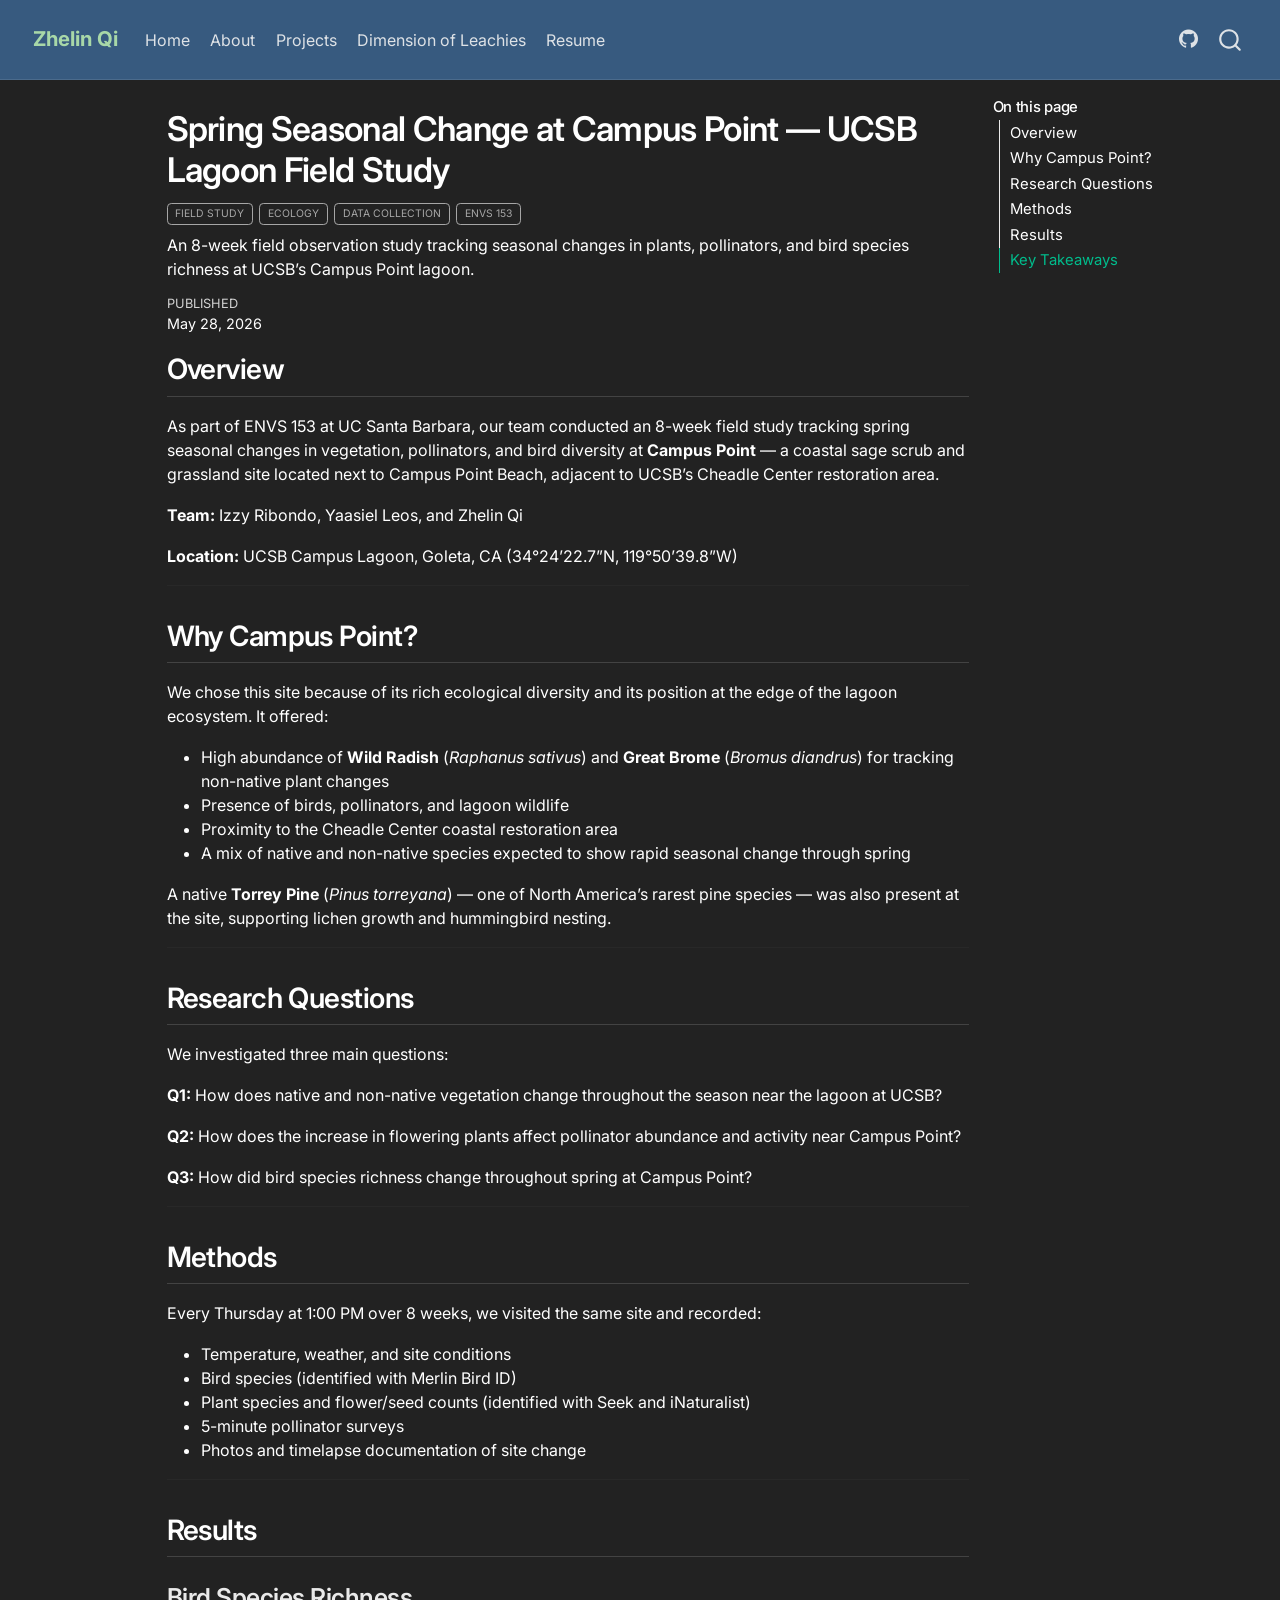
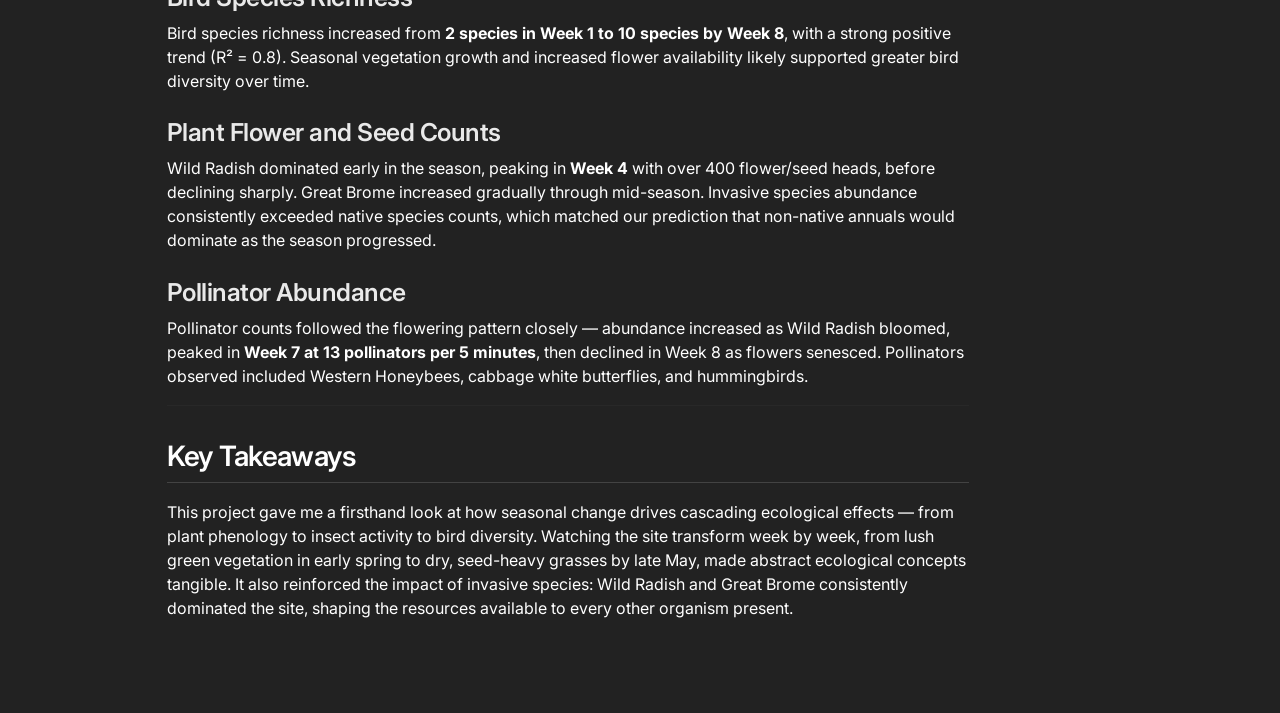
==== docs/campus-point/index.html @ 74598e8a "add campus point field study project post" ====
<!DOCTYPE html>
<html xmlns="http://www.w3.org/1999/xhtml" lang="en" xml:lang="en"><head>

<meta charset="utf-8">
<meta name="generator" content="quarto-1.8.25">

<meta name="viewport" content="width=device-width, initial-scale=1.0, user-scalable=yes">

<meta name="dcterms.date" content="2026-05-28">
<meta name="description" content="An 8-week field observation study tracking seasonal changes in plants, pollinators, and bird species richness at UCSB’s Campus Point lagoon.">

<title>Spring Seasonal Change at Campus Point — UCSB Lagoon Field Study – Zhelin Qi</title>
<style>
code{white-space: pre-wrap;}
span.smallcaps{font-variant: small-caps;}
div.columns{display: flex; gap: min(4vw, 1.5em);}
div.column{flex: auto; overflow-x: auto;}
div.hanging-indent{margin-left: 1.5em; text-indent: -1.5em;}
ul.task-list{list-style: none;}
ul.task-list li input[type="checkbox"] {
  width: 0.8em;
  margin: 0 0.8em 0.2em -1em; /* quarto-specific, see https://github.com/quarto-dev/quarto-cli/issues/4556 */ 
  vertical-align: middle;
}
</style>


<script src="../site_libs/quarto-nav/quarto-nav.js"></script>
<script src="../site_libs/quarto-nav/headroom.min.js"></script>
<script src="../site_libs/clipboard/clipboard.min.js"></script>
<script src="../site_libs/quarto-search/autocomplete.umd.js"></script>
<script src="../site_libs/quarto-search/fuse.min.js"></script>
<script src="../site_libs/quarto-search/quarto-search.js"></script>
<meta name="quarto:offset" content="../">
<script src="../site_libs/quarto-html/quarto.js" type="module"></script>
<script src="../site_libs/quarto-html/tabsets/tabsets.js" type="module"></script>
<script src="../site_libs/quarto-html/axe/axe-check.js" type="module"></script>
<script src="../site_libs/quarto-html/popper.min.js"></script>
<script src="../site_libs/quarto-html/tippy.umd.min.js"></script>
<script src="../site_libs/quarto-html/anchor.min.js"></script>
<link href="../site_libs/quarto-html/tippy.css" rel="stylesheet">
<link href="../site_libs/quarto-html/quarto-syntax-highlighting-dark-707d8167ce6003fca903bfe2be84ab7f.css" rel="stylesheet" id="quarto-text-highlighting-styles">
<script src="../site_libs/bootstrap/bootstrap.min.js"></script>
<link href="../site_libs/bootstrap/bootstrap-icons.css" rel="stylesheet">
<link href="../site_libs/bootstrap/bootstrap-0774fc528949661fb60d8774007a227f.min.css" rel="stylesheet" append-hash="true" id="quarto-bootstrap" data-mode="dark">
<script id="quarto-search-options" type="application/json">{
  "location": "navbar",
  "copy-button": false,
  "collapse-after": 3,
  "panel-placement": "end",
  "type": "overlay",
  "limit": 50,
  "keyboard-shortcut": [
    "f",
    "/",
    "s"
  ],
  "show-item-context": false,
  "language": {
    "search-no-results-text": "No results",
    "search-matching-documents-text": "matching documents",
    "search-copy-link-title": "Copy link to search",
    "search-hide-matches-text": "Hide additional matches",
    "search-more-match-text": "more match in this document",
    "search-more-matches-text": "more matches in this document",
    "search-clear-button-title": "Clear",
    "search-text-placeholder": "",
    "search-detached-cancel-button-title": "Cancel",
    "search-submit-button-title": "Submit",
    "search-label": "Search"
  }
}</script>


<link rel="stylesheet" href="../styles.css">
</head>

<body class="nav-fixed quarto-light">

<div id="quarto-search-results"></div>
  <header id="quarto-header" class="headroom fixed-top">
    <nav class="navbar navbar-expand-lg " data-bs-theme="dark">
      <div class="navbar-container container-fluid">
      <div class="navbar-brand-container mx-auto">
    <a href="../index.html" class="navbar-brand navbar-brand-logo">
    </a>
    <a class="navbar-brand" href="../index.html">
    <span class="navbar-title">Zhelin Qi</span>
    </a>
  </div>
            <div id="quarto-search" class="" title="Search"></div>
          <button class="navbar-toggler" type="button" data-bs-toggle="collapse" data-bs-target="#navbarCollapse" aria-controls="navbarCollapse" role="menu" aria-expanded="false" aria-label="Toggle navigation" onclick="if (window.quartoToggleHeadroom) { window.quartoToggleHeadroom(); }">
  <span class="navbar-toggler-icon"></span>
</button>
          <div class="collapse navbar-collapse" id="navbarCollapse">
            <ul class="navbar-nav navbar-nav-scroll me-auto">
  <li class="nav-item">
    <a class="nav-link" href="../index.html"> 
<span class="menu-text">Home</span></a>
  </li>  
  <li class="nav-item">
    <a class="nav-link" href="../about.html"> 
<span class="menu-text">About</span></a>
  </li>  
  <li class="nav-item">
    <a class="nav-link" href="../projects.html"> 
<span class="menu-text">Projects</span></a>
  </li>  
  <li class="nav-item">
    <a class="nav-link" href="../leachies.html"> 
<span class="menu-text">Dimension of Leachies</span></a>
  </li>  
  <li class="nav-item">
    <a class="nav-link" href="../resume.html"> 
<span class="menu-text">Resume</span></a>
  </li>  
</ul>
            <ul class="navbar-nav navbar-nav-scroll ms-auto">
  <li class="nav-item compact">
    <a class="nav-link" href="https://github.com/zhelin-qi"> <i class="bi bi-github" role="img">
</i> 
<span class="menu-text"></span></a>
  </li>  
</ul>
          </div> <!-- /navcollapse -->
            <div class="quarto-navbar-tools">
</div>
      </div> <!-- /container-fluid -->
    </nav>
</header>
<!-- content -->
<div id="quarto-content" class="quarto-container page-columns page-rows-contents page-layout-article page-navbar">
<!-- sidebar -->
<!-- margin-sidebar -->
    <div id="quarto-margin-sidebar" class="sidebar margin-sidebar">
        <nav id="TOC" role="doc-toc" class="toc-active">
    <h2 id="toc-title">On this page</h2>
   
  <ul>
  <li><a href="#overview" id="toc-overview" class="nav-link active" data-scroll-target="#overview">Overview</a></li>
  <li><a href="#why-campus-point" id="toc-why-campus-point" class="nav-link" data-scroll-target="#why-campus-point">Why Campus Point?</a></li>
  <li><a href="#research-questions" id="toc-research-questions" class="nav-link" data-scroll-target="#research-questions">Research Questions</a></li>
  <li><a href="#methods" id="toc-methods" class="nav-link" data-scroll-target="#methods">Methods</a></li>
  <li><a href="#results" id="toc-results" class="nav-link" data-scroll-target="#results">Results</a>
  <ul class="collapse">
  <li><a href="#bird-species-richness" id="toc-bird-species-richness" class="nav-link" data-scroll-target="#bird-species-richness">Bird Species Richness</a></li>
  <li><a href="#plant-flower-and-seed-counts" id="toc-plant-flower-and-seed-counts" class="nav-link" data-scroll-target="#plant-flower-and-seed-counts">Plant Flower and Seed Counts</a></li>
  <li><a href="#pollinator-abundance" id="toc-pollinator-abundance" class="nav-link" data-scroll-target="#pollinator-abundance">Pollinator Abundance</a></li>
  </ul></li>
  <li><a href="#key-takeaways" id="toc-key-takeaways" class="nav-link" data-scroll-target="#key-takeaways">Key Takeaways</a></li>
  </ul>
</nav>
    </div>
<!-- main -->
<main class="content" id="quarto-document-content">

<header id="title-block-header" class="quarto-title-block default">
<div class="quarto-title">
<h1 class="title">Spring Seasonal Change at Campus Point — UCSB Lagoon Field Study</h1>
  <div class="quarto-categories">
    <div class="quarto-category">field study</div>
    <div class="quarto-category">ecology</div>
    <div class="quarto-category">data collection</div>
    <div class="quarto-category">ENVS 153</div>
  </div>
  </div>

<div>
  <div class="description">
    An 8-week field observation study tracking seasonal changes in plants, pollinators, and bird species richness at UCSB’s Campus Point lagoon.
  </div>
</div>


<div class="quarto-title-meta">

    
    <div>
    <div class="quarto-title-meta-heading">Published</div>
    <div class="quarto-title-meta-contents">
      <p class="date">May 28, 2026</p>
    </div>
  </div>
  
    
  </div>
  


</header>


<section id="overview" class="level2">
<h2 class="anchored" data-anchor-id="overview">Overview</h2>
<p>As part of ENVS 153 at UC Santa Barbara, our team conducted an 8-week field study tracking spring seasonal changes in vegetation, pollinators, and bird diversity at <strong>Campus Point</strong> — a coastal sage scrub and grassland site located next to Campus Point Beach, adjacent to UCSB’s Cheadle Center restoration area.</p>
<p><strong>Team:</strong> Izzy Ribondo, Yaasiel Leos, and Zhelin Qi</p>
<p><strong>Location:</strong> UCSB Campus Lagoon, Goleta, CA (34°24’22.7”N, 119°50’39.8”W)</p>
<hr>
</section>
<section id="why-campus-point" class="level2">
<h2 class="anchored" data-anchor-id="why-campus-point">Why Campus Point?</h2>
<p>We chose this site because of its rich ecological diversity and its position at the edge of the lagoon ecosystem. It offered:</p>
<ul>
<li>High abundance of <strong>Wild Radish</strong> (<em>Raphanus sativus</em>) and <strong>Great Brome</strong> (<em>Bromus diandrus</em>) for tracking non-native plant changes</li>
<li>Presence of birds, pollinators, and lagoon wildlife</li>
<li>Proximity to the Cheadle Center coastal restoration area</li>
<li>A mix of native and non-native species expected to show rapid seasonal change through spring</li>
</ul>
<p>A native <strong>Torrey Pine</strong> (<em>Pinus torreyana</em>) — one of North America’s rarest pine species — was also present at the site, supporting lichen growth and hummingbird nesting.</p>
<hr>
</section>
<section id="research-questions" class="level2">
<h2 class="anchored" data-anchor-id="research-questions">Research Questions</h2>
<p>We investigated three main questions:</p>
<p><strong>Q1:</strong> How does native and non-native vegetation change throughout the season near the lagoon at UCSB?</p>
<p><strong>Q2:</strong> How does the increase in flowering plants affect pollinator abundance and activity near Campus Point?</p>
<p><strong>Q3:</strong> How did bird species richness change throughout spring at Campus Point?</p>
<hr>
</section>
<section id="methods" class="level2">
<h2 class="anchored" data-anchor-id="methods">Methods</h2>
<p>Every Thursday at 1:00 PM over 8 weeks, we visited the same site and recorded:</p>
<ul>
<li>Temperature, weather, and site conditions</li>
<li>Bird species (identified with Merlin Bird ID)</li>
<li>Plant species and flower/seed counts (identified with Seek and iNaturalist)</li>
<li>5-minute pollinator surveys</li>
<li>Photos and timelapse documentation of site change</li>
</ul>
<hr>
</section>
<section id="results" class="level2">
<h2 class="anchored" data-anchor-id="results">Results</h2>
<section id="bird-species-richness" class="level3">
<h3 class="anchored" data-anchor-id="bird-species-richness">Bird Species Richness</h3>
<p>Bird species richness increased from <strong>2 species in Week 1 to 10 species by Week 8</strong>, with a strong positive trend (R² = 0.8). Seasonal vegetation growth and increased flower availability likely supported greater bird diversity over time.</p>
</section>
<section id="plant-flower-and-seed-counts" class="level3">
<h3 class="anchored" data-anchor-id="plant-flower-and-seed-counts">Plant Flower and Seed Counts</h3>
<p>Wild Radish dominated early in the season, peaking in <strong>Week 4</strong> with over 400 flower/seed heads, before declining sharply. Great Brome increased gradually through mid-season. Invasive species abundance consistently exceeded native species counts, which matched our prediction that non-native annuals would dominate as the season progressed.</p>
</section>
<section id="pollinator-abundance" class="level3">
<h3 class="anchored" data-anchor-id="pollinator-abundance">Pollinator Abundance</h3>
<p>Pollinator counts followed the flowering pattern closely — abundance increased as Wild Radish bloomed, peaked in <strong>Week 7 at 13 pollinators per 5 minutes</strong>, then declined in Week 8 as flowers senesced. Pollinators observed included Western Honeybees, cabbage white butterflies, and hummingbirds.</p>
<hr>
</section>
</section>
<section id="key-takeaways" class="level2">
<h2 class="anchored" data-anchor-id="key-takeaways">Key Takeaways</h2>
<p>This project gave me a firsthand look at how seasonal change drives cascading ecological effects — from plant phenology to insect activity to bird diversity. Watching the site transform week by week, from lush green vegetation in early spring to dry, seed-heavy grasses by late May, made abstract ecological concepts tangible. It also reinforced the impact of invasive species: Wild Radish and Great Brome consistently dominated the site, shaping the resources available to every other organism present.</p>


</section>

</main> <!-- /main -->
<script id="quarto-html-after-body" type="application/javascript">
  window.document.addEventListener("DOMContentLoaded", function (event) {
    const icon = "";
    const anchorJS = new window.AnchorJS();
    anchorJS.options = {
      placement: 'right',
      icon: icon
    };
    anchorJS.add('.anchored');
    const isCodeAnnotation = (el) => {
      for (const clz of el.classList) {
        if (clz.startsWith('code-annotation-')) {                     
          return true;
        }
      }
      return false;
    }
    const onCopySuccess = function(e) {
      // button target
      const button = e.trigger;
      // don't keep focus
      button.blur();
      // flash "checked"
      button.classList.add('code-copy-button-checked');
      var currentTitle = button.getAttribute("title");
      button.setAttribute("title", "Copied!");
      let tooltip;
      if (window.bootstrap) {
        button.setAttribute("data-bs-toggle", "tooltip");
        button.setAttribute("data-bs-placement", "left");
        button.setAttribute("data-bs-title", "Copied!");
        tooltip = new bootstrap.Tooltip(button, 
          { trigger: "manual", 
            customClass: "code-copy-button-tooltip",
            offset: [0, -8]});
        tooltip.show();    
      }
      setTimeout(function() {
        if (tooltip) {
          tooltip.hide();
          button.removeAttribute("data-bs-title");
          button.removeAttribute("data-bs-toggle");
          button.removeAttribute("data-bs-placement");
        }
        button.setAttribute("title", currentTitle);
        button.classList.remove('code-copy-button-checked');
      }, 1000);
      // clear code selection
      e.clearSelection();
    }
    const getTextToCopy = function(trigger) {
      const outerScaffold = trigger.parentElement.cloneNode(true);
      const codeEl = outerScaffold.querySelector('code');
      for (const childEl of codeEl.children) {
        if (isCodeAnnotation(childEl)) {
          childEl.remove();
        }
      }
      return codeEl.innerText;
    }
    const clipboard = new window.ClipboardJS('.code-copy-button:not([data-in-quarto-modal])', {
      text: getTextToCopy
    });
    clipboard.on('success', onCopySuccess);
    if (window.document.getElementById('quarto-embedded-source-code-modal')) {
      const clipboardModal = new window.ClipboardJS('.code-copy-button[data-in-quarto-modal]', {
        text: getTextToCopy,
        container: window.document.getElementById('quarto-embedded-source-code-modal')
      });
      clipboardModal.on('success', onCopySuccess);
    }
      var localhostRegex = new RegExp(/^(?:http|https):\/\/localhost\:?[0-9]*\//);
      var mailtoRegex = new RegExp(/^mailto:/);
        var filterRegex = new RegExp('/' + window.location.host + '/');
      var isInternal = (href) => {
          return filterRegex.test(href) || localhostRegex.test(href) || mailtoRegex.test(href);
      }
      // Inspect non-navigation links and adorn them if external
     var links = window.document.querySelectorAll('a[href]:not(.nav-link):not(.navbar-brand):not(.toc-action):not(.sidebar-link):not(.sidebar-item-toggle):not(.pagination-link):not(.no-external):not([aria-hidden]):not(.dropdown-item):not(.quarto-navigation-tool):not(.about-link)');
      for (var i=0; i<links.length; i++) {
        const link = links[i];
        if (!isInternal(link.href)) {
          // undo the damage that might have been done by quarto-nav.js in the case of
          // links that we want to consider external
          if (link.dataset.originalHref !== undefined) {
            link.href = link.dataset.originalHref;
          }
        }
      }
    function tippyHover(el, contentFn, onTriggerFn, onUntriggerFn) {
      const config = {
        allowHTML: true,
        maxWidth: 500,
        delay: 100,
        arrow: false,
        appendTo: function(el) {
            return el.parentElement;
        },
        interactive: true,
        interactiveBorder: 10,
        theme: 'quarto',
        placement: 'bottom-start',
      };
      if (contentFn) {
        config.content = contentFn;
      }
      if (onTriggerFn) {
        config.onTrigger = onTriggerFn;
      }
      if (onUntriggerFn) {
        config.onUntrigger = onUntriggerFn;
      }
      window.tippy(el, config); 
    }
    const noterefs = window.document.querySelectorAll('a[role="doc-noteref"]');
    for (var i=0; i<noterefs.length; i++) {
      const ref = noterefs[i];
      tippyHover(ref, function() {
        // use id or data attribute instead here
        let href = ref.getAttribute('data-footnote-href') || ref.getAttribute('href');
        try { href = new URL(href).hash; } catch {}
        const id = href.replace(/^#\/?/, "");
        const note = window.document.getElementById(id);
        if (note) {
          return note.innerHTML;
        } else {
          return "";
        }
      });
    }
    const xrefs = window.document.querySelectorAll('a.quarto-xref');
    const processXRef = (id, note) => {
      // Strip column container classes
      const stripColumnClz = (el) => {
        el.classList.remove("page-full", "page-columns");
        if (el.children) {
          for (const child of el.children) {
            stripColumnClz(child);
          }
        }
      }
      stripColumnClz(note)
      if (id === null || id.startsWith('sec-')) {
        // Special case sections, only their first couple elements
        const container = document.createElement("div");
        if (note.children && note.children.length > 2) {
          container.appendChild(note.children[0].cloneNode(true));
          for (let i = 1; i < note.children.length; i++) {
            const child = note.children[i];
            if (child.tagName === "P" && child.innerText === "") {
              continue;
            } else {
              container.appendChild(child.cloneNode(true));
              break;
            }
          }
          if (window.Quarto?.typesetMath) {
            window.Quarto.typesetMath(container);
          }
          return container.innerHTML
        } else {
          if (window.Quarto?.typesetMath) {
            window.Quarto.typesetMath(note);
          }
          return note.innerHTML;
        }
      } else {
        // Remove any anchor links if they are present
        const anchorLink = note.querySelector('a.anchorjs-link');
        if (anchorLink) {
          anchorLink.remove();
        }
        if (window.Quarto?.typesetMath) {
          window.Quarto.typesetMath(note);
        }
        if (note.classList.contains("callout")) {
          return note.outerHTML;
        } else {
          return note.innerHTML;
        }
      }
    }
    for (var i=0; i<xrefs.length; i++) {
      const xref = xrefs[i];
      tippyHover(xref, undefined, function(instance) {
        instance.disable();
        let url = xref.getAttribute('href');
        let hash = undefined; 
        if (url.startsWith('#')) {
          hash = url;
        } else {
          try { hash = new URL(url).hash; } catch {}
        }
        if (hash) {
          const id = hash.replace(/^#\/?/, "");
          const note = window.document.getElementById(id);
          if (note !== null) {
            try {
              const html = processXRef(id, note.cloneNode(true));
              instance.setContent(html);
            } finally {
              instance.enable();
              instance.show();
            }
          } else {
            // See if we can fetch this
            fetch(url.split('#')[0])
            .then(res => res.text())
            .then(html => {
              const parser = new DOMParser();
              const htmlDoc = parser.parseFromString(html, "text/html");
              const note = htmlDoc.getElementById(id);
              if (note !== null) {
                const html = processXRef(id, note);
                instance.setContent(html);
              } 
            }).finally(() => {
              instance.enable();
              instance.show();
            });
          }
        } else {
          // See if we can fetch a full url (with no hash to target)
          // This is a special case and we should probably do some content thinning / targeting
          fetch(url)
          .then(res => res.text())
          .then(html => {
            const parser = new DOMParser();
            const htmlDoc = parser.parseFromString(html, "text/html");
            const note = htmlDoc.querySelector('main.content');
            if (note !== null) {
              // This should only happen for chapter cross references
              // (since there is no id in the URL)
              // remove the first header
              if (note.children.length > 0 && note.children[0].tagName === "HEADER") {
                note.children[0].remove();
              }
              const html = processXRef(null, note);
              instance.setContent(html);
            } 
          }).finally(() => {
            instance.enable();
            instance.show();
          });
        }
      }, function(instance) {
      });
    }
        let selectedAnnoteEl;
        const selectorForAnnotation = ( cell, annotation) => {
          let cellAttr = 'data-code-cell="' + cell + '"';
          let lineAttr = 'data-code-annotation="' +  annotation + '"';
          const selector = 'span[' + cellAttr + '][' + lineAttr + ']';
          return selector;
        }
        const selectCodeLines = (annoteEl) => {
          const doc = window.document;
          const targetCell = annoteEl.getAttribute("data-target-cell");
          const targetAnnotation = annoteEl.getAttribute("data-target-annotation");
          const annoteSpan = window.document.querySelector(selectorForAnnotation(targetCell, targetAnnotation));
          const lines = annoteSpan.getAttribute("data-code-lines").split(",");
          const lineIds = lines.map((line) => {
            return targetCell + "-" + line;
          })
          let top = null;
          let height = null;
          let parent = null;
          if (lineIds.length > 0) {
              //compute the position of the single el (top and bottom and make a div)
              const el = window.document.getElementById(lineIds[0]);
              top = el.offsetTop;
              height = el.offsetHeight;
              parent = el.parentElement.parentElement;
            if (lineIds.length > 1) {
              const lastEl = window.document.getElementById(lineIds[lineIds.length - 1]);
              const bottom = lastEl.offsetTop + lastEl.offsetHeight;
              height = bottom - top;
            }
            if (top !== null && height !== null && parent !== null) {
              // cook up a div (if necessary) and position it 
              let div = window.document.getElementById("code-annotation-line-highlight");
              if (div === null) {
                div = window.document.createElement("div");
                div.setAttribute("id", "code-annotation-line-highlight");
                div.style.position = 'absolute';
                parent.appendChild(div);
              }
              div.style.top = top - 2 + "px";
              div.style.height = height + 4 + "px";
              div.style.left = 0;
              let gutterDiv = window.document.getElementById("code-annotation-line-highlight-gutter");
              if (gutterDiv === null) {
                gutterDiv = window.document.createElement("div");
                gutterDiv.setAttribute("id", "code-annotation-line-highlight-gutter");
                gutterDiv.style.position = 'absolute';
                const codeCell = window.document.getElementById(targetCell);
                const gutter = codeCell.querySelector('.code-annotation-gutter');
                gutter.appendChild(gutterDiv);
              }
              gutterDiv.style.top = top - 2 + "px";
              gutterDiv.style.height = height + 4 + "px";
            }
            selectedAnnoteEl = annoteEl;
          }
        };
        const unselectCodeLines = () => {
          const elementsIds = ["code-annotation-line-highlight", "code-annotation-line-highlight-gutter"];
          elementsIds.forEach((elId) => {
            const div = window.document.getElementById(elId);
            if (div) {
              div.remove();
            }
          });
          selectedAnnoteEl = undefined;
        };
          // Handle positioning of the toggle
      window.addEventListener(
        "resize",
        throttle(() => {
          elRect = undefined;
          if (selectedAnnoteEl) {
            selectCodeLines(selectedAnnoteEl);
          }
        }, 10)
      );
      function throttle(fn, ms) {
      let throttle = false;
      let timer;
        return (...args) => {
          if(!throttle) { // first call gets through
              fn.apply(this, args);
              throttle = true;
          } else { // all the others get throttled
              if(timer) clearTimeout(timer); // cancel #2
              timer = setTimeout(() => {
                fn.apply(this, args);
                timer = throttle = false;
              }, ms);
          }
        };
      }
        // Attach click handler to the DT
        const annoteDls = window.document.querySelectorAll('dt[data-target-cell]');
        for (const annoteDlNode of annoteDls) {
          annoteDlNode.addEventListener('click', (event) => {
            const clickedEl = event.target;
            if (clickedEl !== selectedAnnoteEl) {
              unselectCodeLines();
              const activeEl = window.document.querySelector('dt[data-target-cell].code-annotation-active');
              if (activeEl) {
                activeEl.classList.remove('code-annotation-active');
              }
              selectCodeLines(clickedEl);
              clickedEl.classList.add('code-annotation-active');
            } else {
              // Unselect the line
              unselectCodeLines();
              clickedEl.classList.remove('code-annotation-active');
            }
          });
        }
    const findCites = (el) => {
      const parentEl = el.parentElement;
      if (parentEl) {
        const cites = parentEl.dataset.cites;
        if (cites) {
          return {
            el,
            cites: cites.split(' ')
          };
        } else {
          return findCites(el.parentElement)
        }
      } else {
        return undefined;
      }
    };
    var bibliorefs = window.document.querySelectorAll('a[role="doc-biblioref"]');
    for (var i=0; i<bibliorefs.length; i++) {
      const ref = bibliorefs[i];
      const citeInfo = findCites(ref);
      if (citeInfo) {
        tippyHover(citeInfo.el, function() {
          var popup = window.document.createElement('div');
          citeInfo.cites.forEach(function(cite) {
            var citeDiv = window.document.createElement('div');
            citeDiv.classList.add('hanging-indent');
            citeDiv.classList.add('csl-entry');
            var biblioDiv = window.document.getElementById('ref-' + cite);
            if (biblioDiv) {
              citeDiv.innerHTML = biblioDiv.innerHTML;
            }
            popup.appendChild(citeDiv);
          });
          return popup.innerHTML;
        });
      }
    }
  });
  </script>
</div> <!-- /content -->




</body></html>
---- docs/site_libs/quarto-html/tippy.css ----
.tippy-box[data-animation=fade][data-state=hidden]{opacity:0}[data-tippy-root]{max-width:calc(100vw - 10px)}.tippy-box{position:relative;background-color:#333;color:#fff;border-radius:4px;font-size:14px;line-height:1.4;white-space:normal;outline:0;transition-property:transform,visibility,opacity}.tippy-box[data-placement^=top]>.tippy-arrow{bottom:0}.tippy-box[data-placement^=top]>.tippy-arrow:before{bottom:-7px;left:0;border-width:8px 8px 0;border-top-color:initial;transform-origin:center top}.tippy-box[data-placement^=bottom]>.tippy-arrow{top:0}.tippy-box[data-placement^=bottom]>.tippy-arrow:before{top:-7px;left:0;border-width:0 8px 8px;border-bottom-color:initial;transform-origin:center bottom}.tippy-box[data-placement^=left]>.tippy-arrow{right:0}.tippy-box[data-placement^=left]>.tippy-arrow:before{border-width:8px 0 8px 8px;border-left-color:initial;right:-7px;transform-origin:center left}.tippy-box[data-placement^=right]>.tippy-arrow{left:0}.tippy-box[data-placement^=right]>.tippy-arrow:before{left:-7px;border-width:8px 8px 8px 0;border-right-color:initial;transform-origin:center right}.tippy-box[data-inertia][data-state=visible]{transition-timing-function:cubic-bezier(.54,1.5,.38,1.11)}.tippy-arrow{width:16px;height:16px;color:#333}.tippy-arrow:before{content:"";position:absolute;border-color:transparent;border-style:solid}.tippy-content{position:relative;padding:5px 9px;z-index:1}
---- docs/site_libs/quarto-html/quarto-syntax-highlighting-dark-707d8167ce6003fca903bfe2be84ab7f.css ----
/* quarto syntax highlight colors */
:root {
  --quarto-hl-al-color: #f07178;
  --quarto-hl-an-color: #d4d0ab;
  --quarto-hl-at-color: #00e0e0;
  --quarto-hl-bn-color: #d4d0ab;
  --quarto-hl-bu-color: #abe338;
  --quarto-hl-ch-color: #abe338;
  --quarto-hl-co-color: #f8f8f2;
  --quarto-hl-cv-color: #ffd700;
  --quarto-hl-cn-color: #ffd700;
  --quarto-hl-cf-color: #ffa07a;
  --quarto-hl-dt-color: #ffa07a;
  --quarto-hl-dv-color: #d4d0ab;
  --quarto-hl-do-color: #f8f8f2;
  --quarto-hl-er-color: #f07178;
  --quarto-hl-ex-color: #00e0e0;
  --quarto-hl-fl-color: #d4d0ab;
  --quarto-hl-fu-color: #ffa07a;
  --quarto-hl-im-color: #abe338;
  --quarto-hl-in-color: #d4d0ab;
  --quarto-hl-kw-color: #ffa07a;
  --quarto-hl-op-color: #ffa07a;
  --quarto-hl-ot-color: #00e0e0;
  --quarto-hl-pp-color: #dcc6e0;
  --quarto-hl-re-color: #00e0e0;
  --quarto-hl-sc-color: #abe338;
  --quarto-hl-ss-color: #abe338;
  --quarto-hl-st-color: #abe338;
  --quarto-hl-va-color: #00e0e0;
  --quarto-hl-vs-color: #abe338;
  --quarto-hl-wa-color: #dcc6e0;
}

/* other quarto variables */
:root {
  --quarto-font-monospace: SFMono-Regular, Menlo, Monaco, Consolas, "Liberation Mono", "Courier New", monospace;
}

/* syntax highlight based on Pandoc's rules */
pre > code.sourceCode > span {
  color: #f8f8f2;
}

code.sourceCode > span {
  color: #f8f8f2;
}

div.sourceCode,
div.sourceCode pre.sourceCode {
  color: #f8f8f2;
}

/* Normal */
code span {
  color: #f8f8f2;
}

/* Alert */
code span.al {
  color: #f07178;
}

/* Annotation */
code span.an {
  color: #d4d0ab;
}

/* Attribute */
code span.at {
  color: #00e0e0;
}

/* BaseN */
code span.bn {
  color: #d4d0ab;
}

/* BuiltIn */
code span.bu {
  color: #abe338;
}

/* ControlFlow */
code span.cf {
  font-weight: bold;
  color: #ffa07a;
}

/* Char */
code span.ch {
  color: #abe338;
}

/* Constant */
code span.cn {
  color: #ffd700;
}

/* Comment */
code span.co {
  font-style: italic;
  color: #f8f8f2;
}

/* CommentVar */
code span.cv {
  color: #ffd700;
}

/* Documentation */
code span.do {
  color: #f8f8f2;
}

/* DataType */
code span.dt {
  color: #ffa07a;
}

/* DecVal */
code span.dv {
  color: #d4d0ab;
}

/* Error */
code span.er {
  color: #f07178;
  text-decoration: underline;
}

/* Extension */
code span.ex {
  font-weight: bold;
  color: #00e0e0;
}

/* Float */
code span.fl {
  color: #d4d0ab;
}

/* Function */
code span.fu {
  color: #ffa07a;
}

/* Import */
code span.im {
  color: #abe338;
}

/* Information */
code span.in {
  color: #d4d0ab;
}

/* Keyword */
code span.kw {
  font-weight: bold;
  color: #ffa07a;
}

/* Operator */
code span.op {
  color: #ffa07a;
}

/* Other */
code span.ot {
  color: #00e0e0;
}

/* Preprocessor */
code span.pp {
  color: #dcc6e0;
}

/* RegionMarker */
code span.re {
  background-color: #f8f8f2;
  color: #00e0e0;
}

/* SpecialChar */
code span.sc {
  color: #abe338;
}

/* SpecialString */
code span.ss {
  color: #abe338;
}

/* String */
code span.st {
  color: #abe338;
}

/* Variable */
code span.va {
  color: #00e0e0;
}

/* VerbatimString */
code span.vs {
  color: #abe338;
}

/* Warning */
code span.wa {
  color: #dcc6e0;
}

.prevent-inlining {
  content: "</";
}

/*# sourceMappingURL=f5ab3bb6f5ded8da9f12dd3a91d3da26.css.map */
---- docs/styles.css ----
/* Custom styles for Zhelin Qi's website */

/* Font import */
@import url('https://fonts.googleapis.com/css2?family=Inter:wght@300;400;600;700&family=Merriweather:wght@300;400&display=swap');

/* Body and base */
body {
  font-family: 'Inter', sans-serif;
  font-size: 16px;
}

/* Headings */
h1, h2, h3 {
  font-family: 'Inter', sans-serif;
  font-weight: 600;
  letter-spacing: -0.02em;
}

/* Navbar */
.navbar {
  border-bottom: 1px solid rgba(255, 255, 255, 0.1);
}

.navbar-brand {
  font-weight: 700;
  font-size: 1.2rem;
  color: #a8d8a8 !important;
}

/* Accent color - soft green */
a {
  color: #a8d8a8;
}

a:hover {
  color: #c8e8c8;
}

/* Landing page hero */
.hero-section {
  padding: 4rem 0 2rem 0;
  text-align: center;
}

.hero-section h1 {
  font-size: 3rem;
  font-weight: 700;
  color: #a8d8a8;
  margin-bottom: 0.5rem;
}

.hero-section p {
  font-size: 1.1rem;
  opacity: 0.8;
}

/* Profile photo */
.profile-photo {
  border-radius: 50%;
  width: 180px;
  height: 180px;
  object-fit: cover;
  border: 3px solid #a8d8a8;
  margin-bottom: 1.5rem;
}

/* Cards */
.card {
  background-color: rgba(255, 255, 255, 0.05);
  border: 1px solid rgba(255, 255, 255, 0.1);
  border-radius: 8px;
  padding: 1.5rem;
  margin-bottom: 1rem;
}

/* Section dividers */
hr {
  border-color: rgba(255, 255, 255, 0.1);
}

/* Code blocks */
pre {
  background-color: rgba(0, 0, 0, 0.3);
  border-radius: 6px;
}

/* Footer */
.nav-footer {
  border-top: 1px solid rgba(255, 255, 255, 0.1);
  opacity: 0.6;
  font-size: 0.85rem;
}
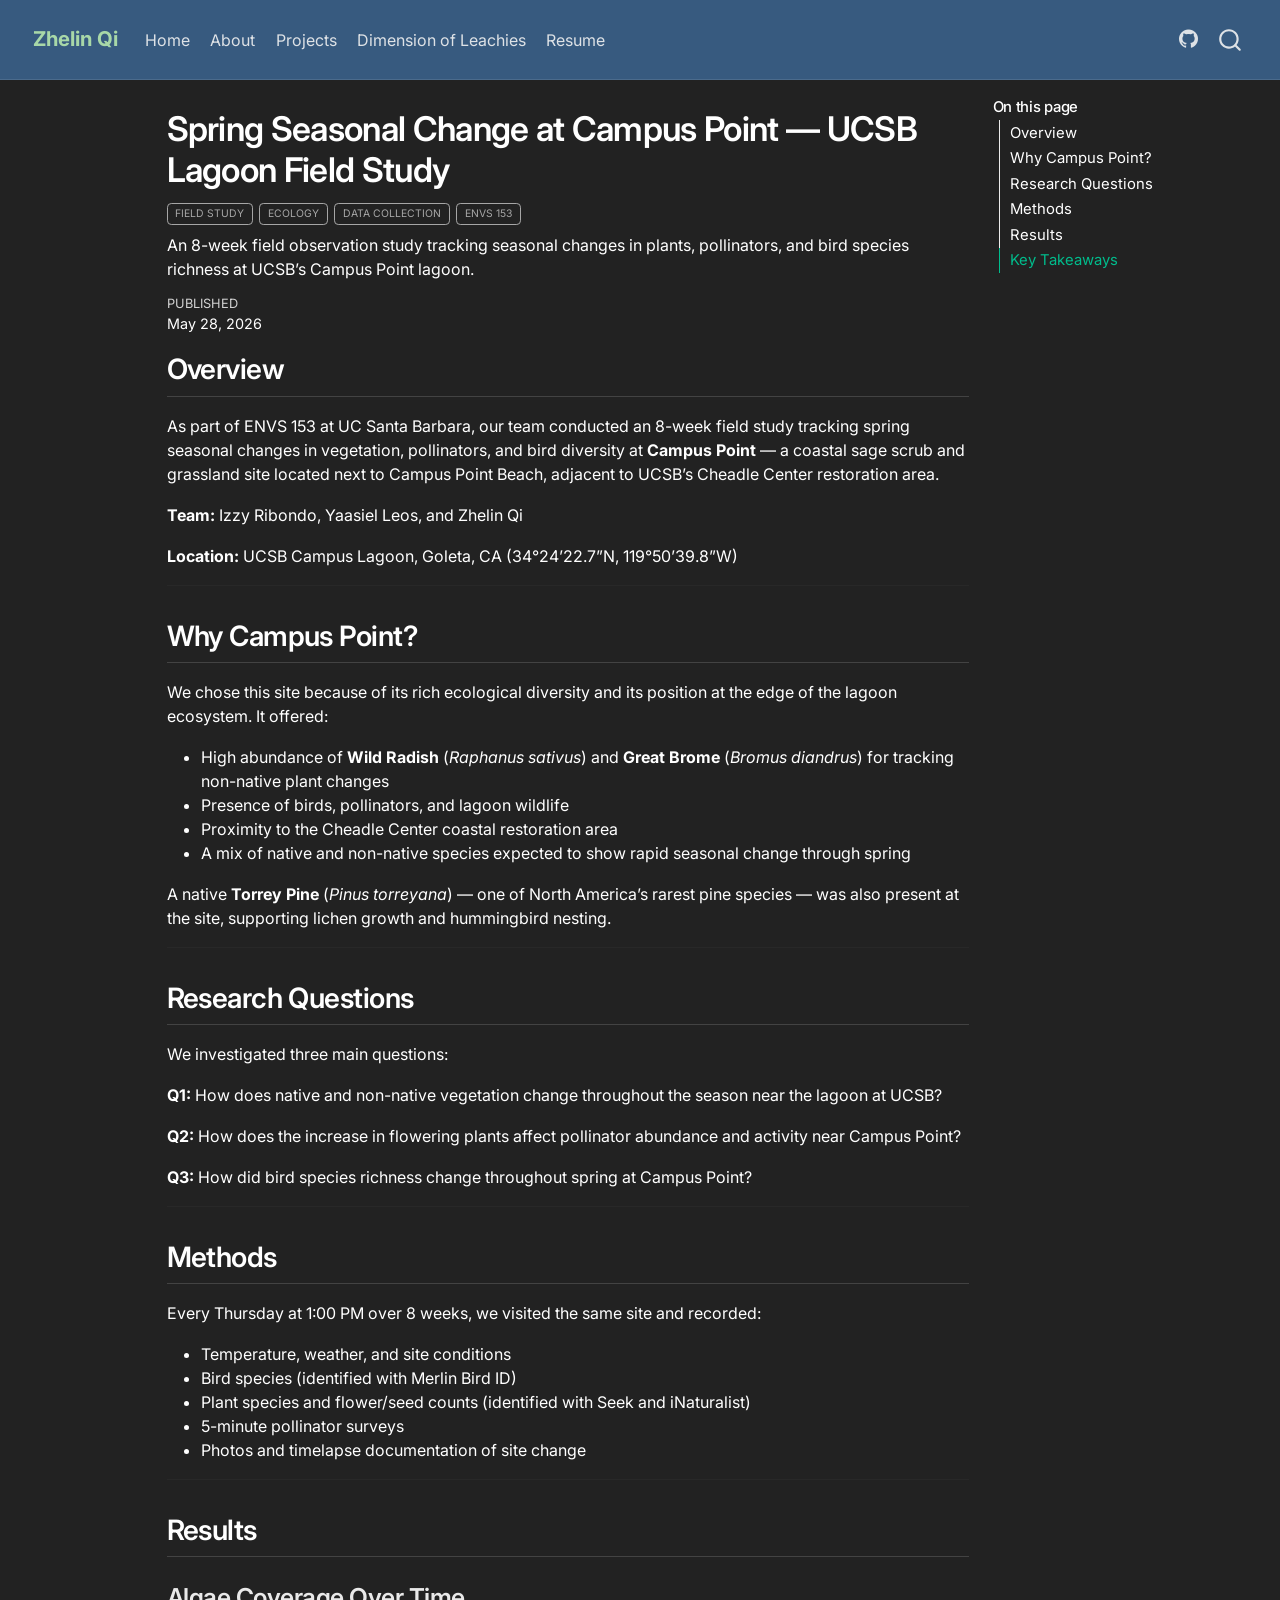
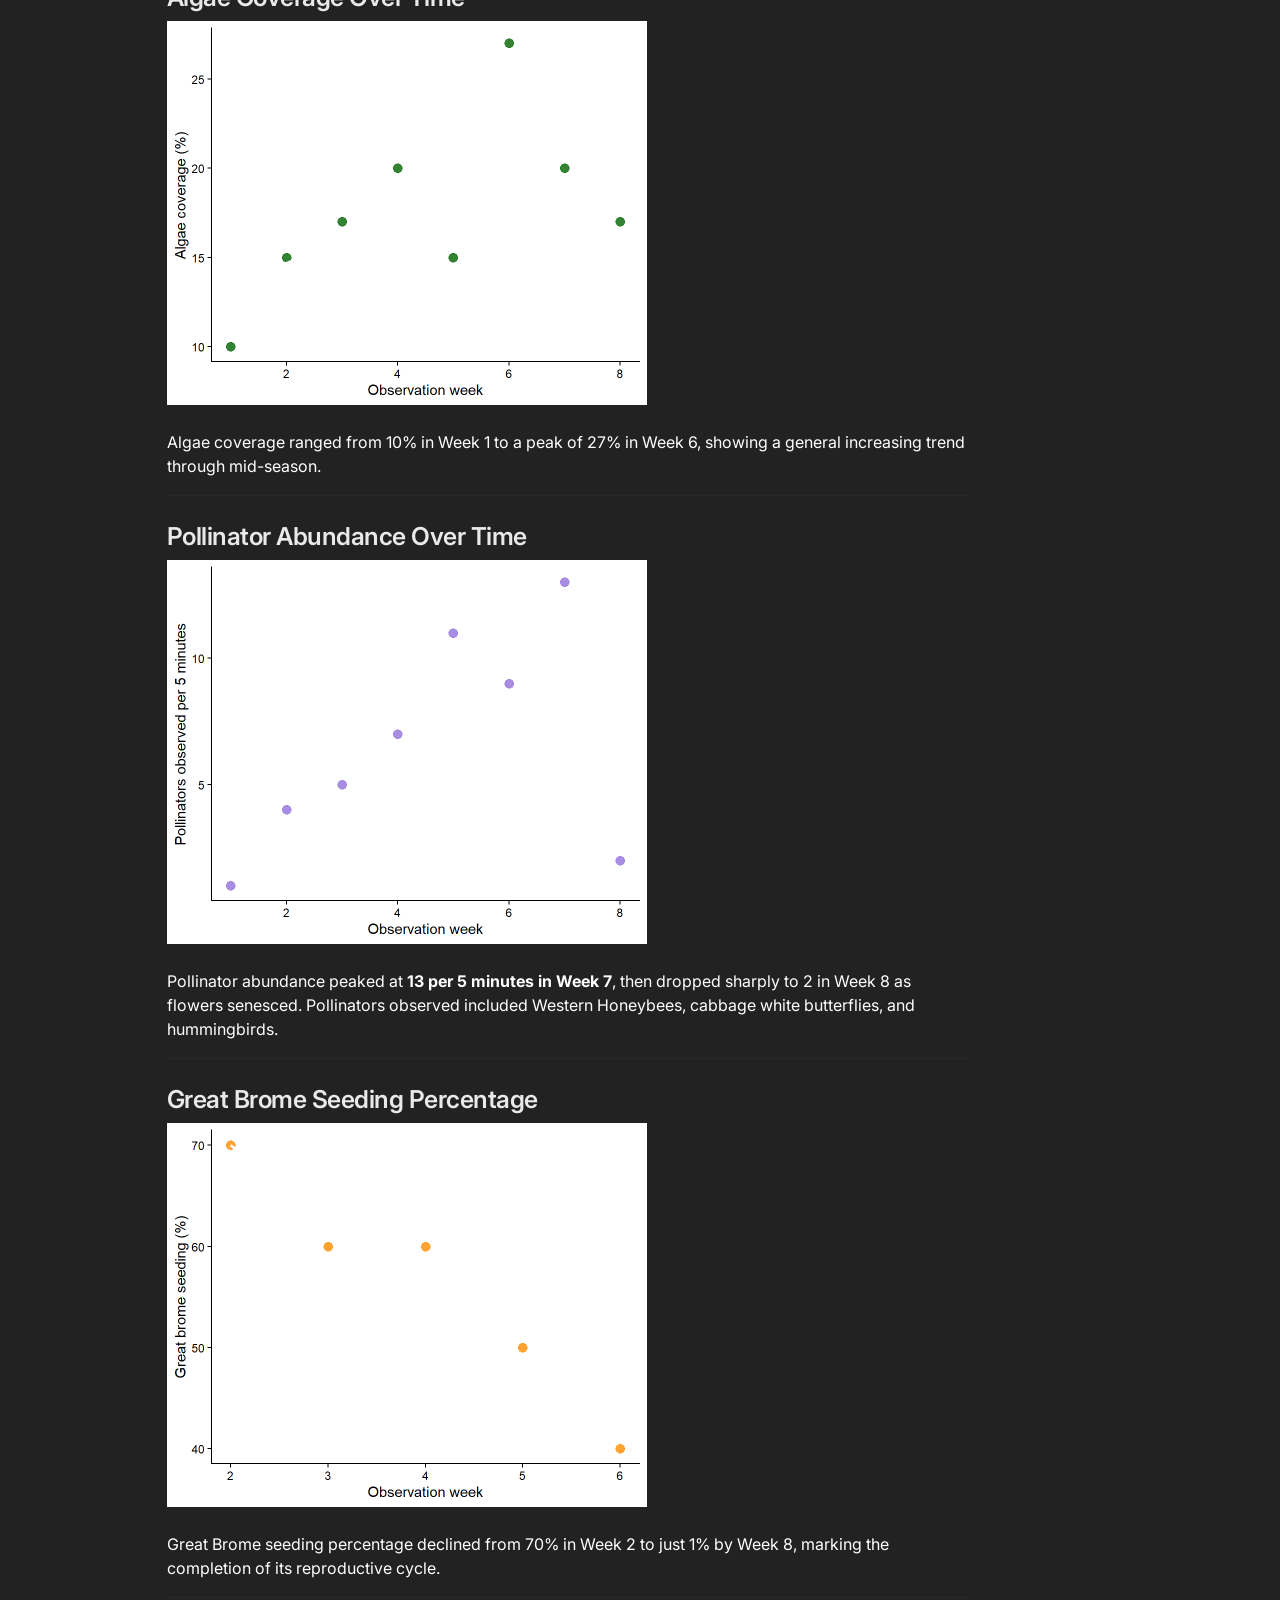
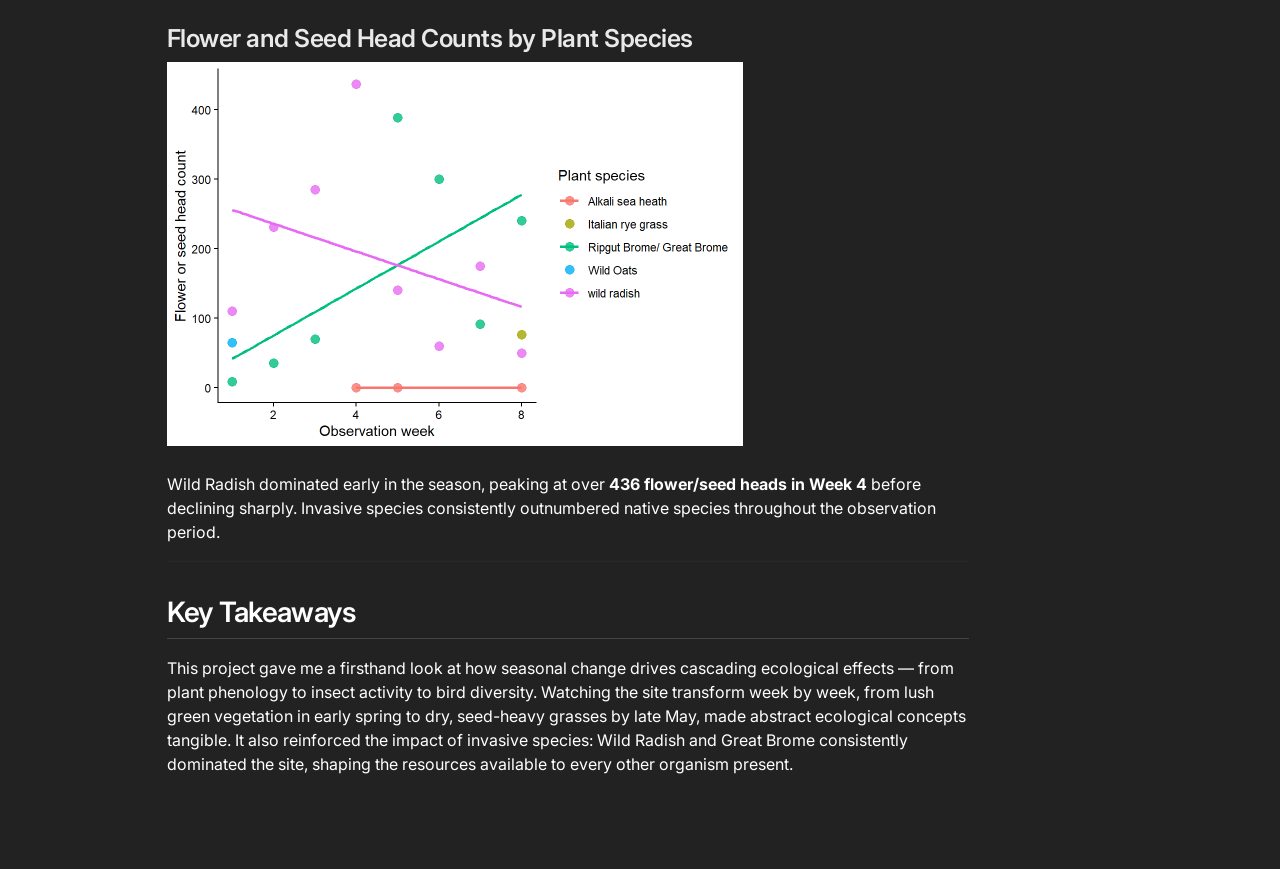
==== commit 6be0620e: "update resume with lab photos and experience" ====
--- a/docs/campus-point/index.html
+++ b/docs/campus-point/index.html
@@ -143,9 +143,10 @@
   <li><a href="#methods" id="toc-methods" class="nav-link" data-scroll-target="#methods">Methods</a></li>
   <li><a href="#results" id="toc-results" class="nav-link" data-scroll-target="#results">Results</a>
   <ul class="collapse">
-  <li><a href="#bird-species-richness" id="toc-bird-species-richness" class="nav-link" data-scroll-target="#bird-species-richness">Bird Species Richness</a></li>
-  <li><a href="#plant-flower-and-seed-counts" id="toc-plant-flower-and-seed-counts" class="nav-link" data-scroll-target="#plant-flower-and-seed-counts">Plant Flower and Seed Counts</a></li>
-  <li><a href="#pollinator-abundance" id="toc-pollinator-abundance" class="nav-link" data-scroll-target="#pollinator-abundance">Pollinator Abundance</a></li>
+  <li><a href="#algae-coverage-over-time" id="toc-algae-coverage-over-time" class="nav-link" data-scroll-target="#algae-coverage-over-time">Algae Coverage Over Time</a></li>
+  <li><a href="#pollinator-abundance-over-time" id="toc-pollinator-abundance-over-time" class="nav-link" data-scroll-target="#pollinator-abundance-over-time">Pollinator Abundance Over Time</a></li>
+  <li><a href="#great-brome-seeding-percentage" id="toc-great-brome-seeding-percentage" class="nav-link" data-scroll-target="#great-brome-seeding-percentage">Great Brome Seeding Percentage</a></li>
+  <li><a href="#flower-and-seed-head-counts-by-plant-species" id="toc-flower-and-seed-head-counts-by-plant-species" class="nav-link" data-scroll-target="#flower-and-seed-head-counts-by-plant-species">Flower and Seed Head Counts by Plant Species</a></li>
   </ul></li>
   <li><a href="#key-takeaways" id="toc-key-takeaways" class="nav-link" data-scroll-target="#key-takeaways">Key Takeaways</a></li>
   </ul>
@@ -231,17 +232,60 @@
 </section>
 <section id="results" class="level2">
 <h2 class="anchored" data-anchor-id="results">Results</h2>
-<section id="bird-species-richness" class="level3">
-<h3 class="anchored" data-anchor-id="bird-species-richness">Bird Species Richness</h3>
-<p>Bird species richness increased from <strong>2 species in Week 1 to 10 species by Week 8</strong>, with a strong positive trend (R² = 0.8). Seasonal vegetation growth and increased flower availability likely supported greater bird diversity over time.</p>
-</section>
-<section id="plant-flower-and-seed-counts" class="level3">
-<h3 class="anchored" data-anchor-id="plant-flower-and-seed-counts">Plant Flower and Seed Counts</h3>
-<p>Wild Radish dominated early in the season, peaking in <strong>Week 4</strong> with over 400 flower/seed heads, before declining sharply. Great Brome increased gradually through mid-season. Invasive species abundance consistently exceeded native species counts, which matched our prediction that non-native annuals would dominate as the season progressed.</p>
-</section>
-<section id="pollinator-abundance" class="level3">
-<h3 class="anchored" data-anchor-id="pollinator-abundance">Pollinator Abundance</h3>
-<p>Pollinator counts followed the flowering pattern closely — abundance increased as Wild Radish bloomed, peaked in <strong>Week 7 at 13 pollinators per 5 minutes</strong>, then declined in Week 8 as flowers senesced. Pollinators observed included Western Honeybees, cabbage white butterflies, and hummingbirds.</p>
+<section id="algae-coverage-over-time" class="level3">
+<h3 class="anchored" data-anchor-id="algae-coverage-over-time">Algae Coverage Over Time</h3>
+<div class="cell">
+<div class="cell-output-display">
+<div>
+<figure class="figure">
+<p><img src="index_files/figure-html/algae-plot-1.png" class="img-fluid figure-img" width="480"></p>
+</figure>
+</div>
+</div>
+</div>
+<p>Algae coverage ranged from 10% in Week 1 to a peak of 27% in Week 6, showing a general increasing trend through mid-season.</p>
+<hr>
+</section>
+<section id="pollinator-abundance-over-time" class="level3">
+<h3 class="anchored" data-anchor-id="pollinator-abundance-over-time">Pollinator Abundance Over Time</h3>
+<div class="cell">
+<div class="cell-output-display">
+<div>
+<figure class="figure">
+<p><img src="index_files/figure-html/pollinator-plot-1.png" class="img-fluid figure-img" width="480"></p>
+</figure>
+</div>
+</div>
+</div>
+<p>Pollinator abundance peaked at <strong>13 per 5 minutes in Week 7</strong>, then dropped sharply to 2 in Week 8 as flowers senesced. Pollinators observed included Western Honeybees, cabbage white butterflies, and hummingbirds.</p>
+<hr>
+</section>
+<section id="great-brome-seeding-percentage" class="level3">
+<h3 class="anchored" data-anchor-id="great-brome-seeding-percentage">Great Brome Seeding Percentage</h3>
+<div class="cell">
+<div class="cell-output-display">
+<div>
+<figure class="figure">
+<p><img src="index_files/figure-html/brome-plot-1.png" class="img-fluid figure-img" width="480"></p>
+</figure>
+</div>
+</div>
+</div>
+<p>Great Brome seeding percentage declined from 70% in Week 2 to just 1% by Week 8, marking the completion of its reproductive cycle.</p>
+<hr>
+</section>
+<section id="flower-and-seed-head-counts-by-plant-species" class="level3">
+<h3 class="anchored" data-anchor-id="flower-and-seed-head-counts-by-plant-species">Flower and Seed Head Counts by Plant Species</h3>
+<div class="cell">
+<div class="cell-output-display">
+<div>
+<figure class="figure">
+<p><img src="index_files/figure-html/plant-plot-1.png" class="img-fluid figure-img" width="576"></p>
+</figure>
+</div>
+</div>
+</div>
+<p>Wild Radish dominated early in the season, peaking at over <strong>436 flower/seed heads in Week 4</strong> before declining sharply. Invasive species consistently outnumbered native species throughout the observation period.</p>
 <hr>
 </section>
 </section>
